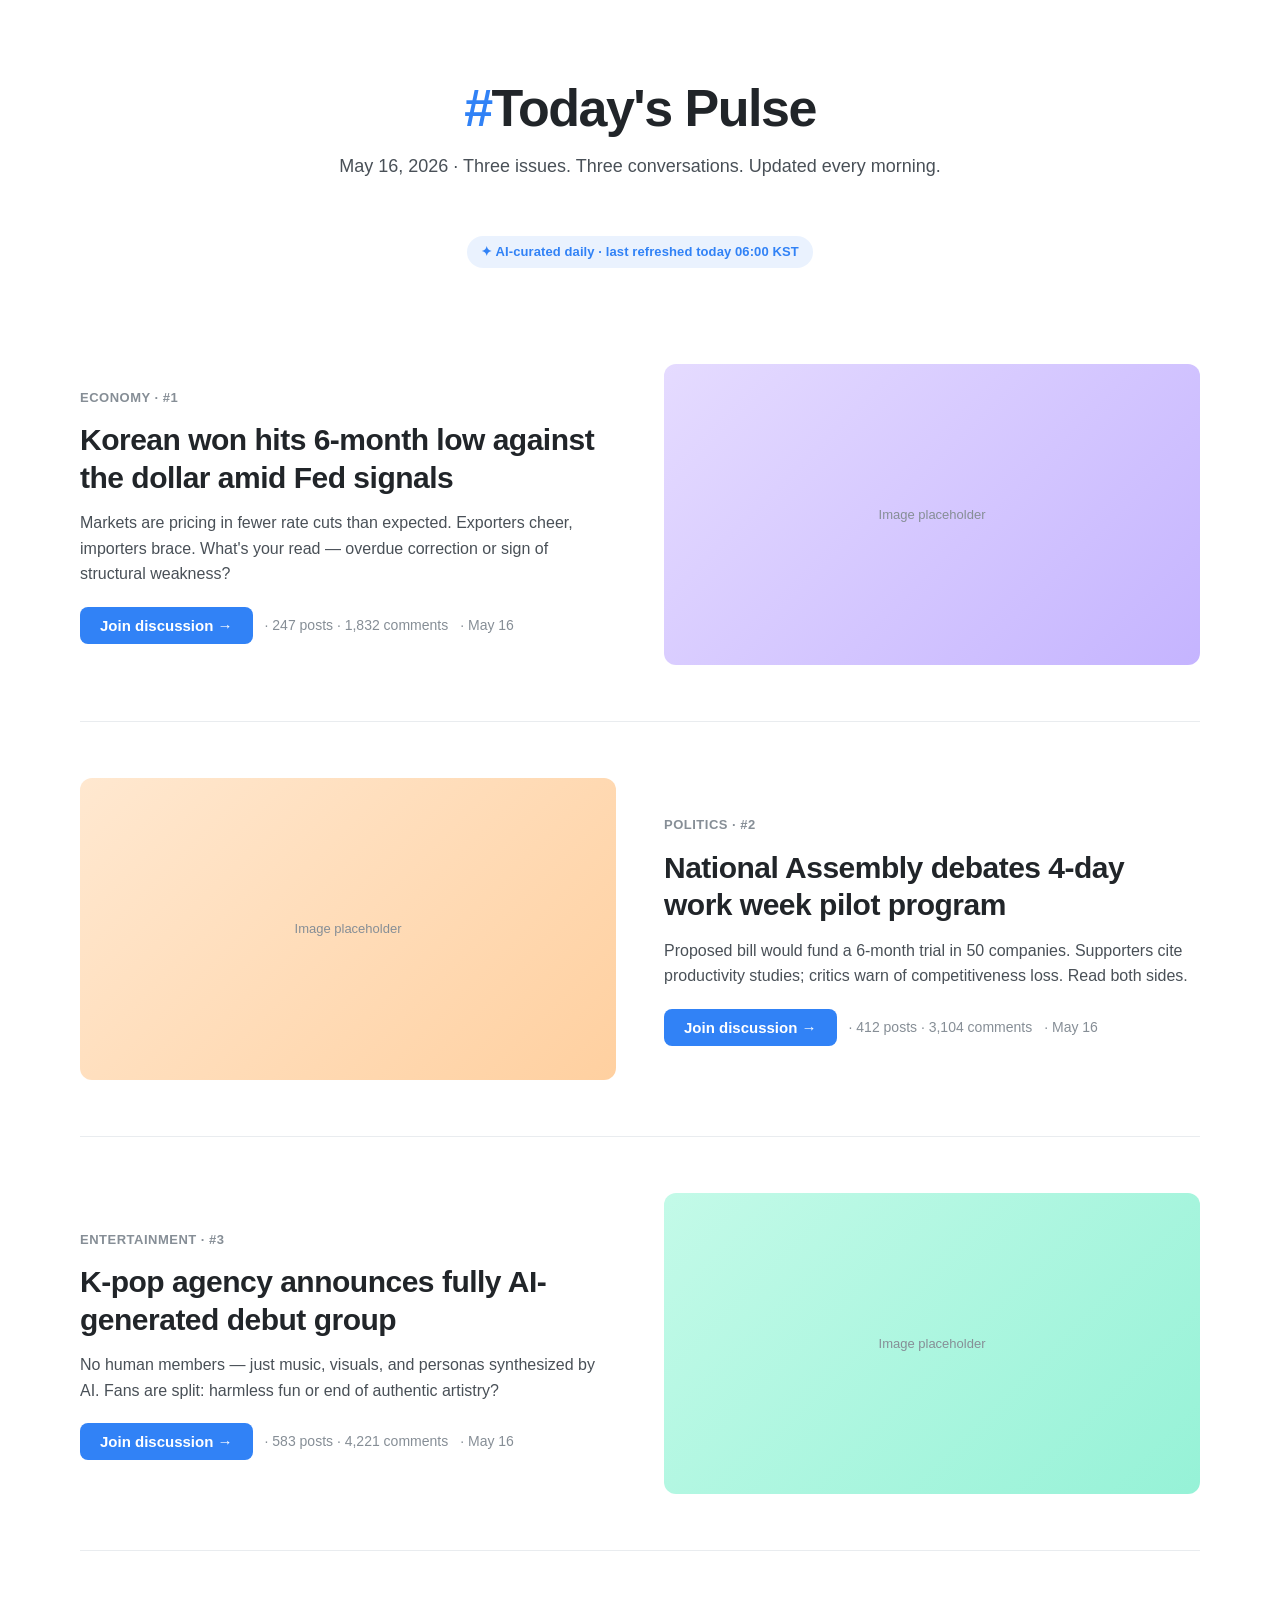
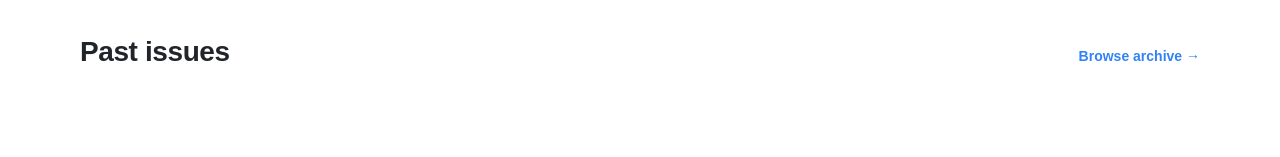
==== whatstoday-vanilla/index.html @ 67007102 "copy the code to repo copy the code to repo" ====
<!DOCTYPE html>
<html lang="en">
<head>
  <meta charset="UTF-8"/>
  <meta name="viewport" content="width=device-width, initial-scale=1.0"/>
  <title>What'sToday · Home</title>
  <link rel="stylesheet" href="css/style.css"/>
</head>
<body>

<!-- Nav -->
<div id="navContainer"></div>

<main class="site">
  <!-- Hero -->
  <section class="pageHero">
    <h1><span class="hash">#</span>Today's Pulse</h1>
    <p class="subhead">May 16, 2026 · Three issues. Three conversations. Updated every morning.</p>
  </section>

  <!-- AI badge -->
  <div class="container" style="display:flex;justify-content:center;margin-bottom:40px">
    <span class="tag ai" style="padding:6px 14px;font-size:13px">✦ AI-curated daily · last refreshed today 06:00 KST</span>
  </div>

  <!-- Articles -->
  <div class="container">

    <!-- Economy -->
    <article class="articleRow">
      <div class="a-content">
        <span class="meta-tag">Economy · #1</span>
        <h2 class="a-title" onclick="window.location='board.html'">
          Korean won hits 6-month low against the dollar amid Fed signals
        </h2>
        <p class="a-sub">
          Markets are pricing in fewer rate cuts than expected. Exporters cheer, importers brace. What's your read — overdue correction or sign of structural weakness?
        </p>
        <div class="a-foot">
          <button class="accentBtn" onclick="window.location='board.html'">Join discussion →</button>
          <span>· 247 posts · 1,832 comments</span>
          <span>· May 16</span>
        </div>
      </div>
      <div class="a-image">
        <div class="imgCard violet">Image placeholder</div>
      </div>
    </article>

    <!-- Politics -->
    <article class="articleRow reverse">
      <div class="a-content">
        <span class="meta-tag">Politics · #2</span>
        <h2 class="a-title" onclick="window.location='board-politics.html'">
          National Assembly debates 4-day work week pilot program
        </h2>
        <p class="a-sub">
          Proposed bill would fund a 6-month trial in 50 companies. Supporters cite productivity studies; critics warn of competitiveness loss. Read both sides.
        </p>
        <div class="a-foot">
          <button class="accentBtn" onclick="window.location='board-politics.html'">Join discussion →</button>
          <span>· 412 posts · 3,104 comments</span>
          <span>· May 16</span>
        </div>
      </div>
      <div class="a-image">
        <div class="imgCard peach">Image placeholder</div>
      </div>
    </article>

    <!-- Entertainment -->
    <article class="articleRow">
      <div class="a-content">
        <span class="meta-tag">Entertainment · #3</span>
        <h2 class="a-title" onclick="window.location='board-entertainment.html'">
          K-pop agency announces fully AI-generated debut group
        </h2>
        <p class="a-sub">
          No human members — just music, visuals, and personas synthesized by AI. Fans are split: harmless fun or end of authentic artistry?
        </p>
        <div class="a-foot">
          <button class="accentBtn" onclick="window.location='board-entertainment.html'">Join discussion →</button>
          <span>· 583 posts · 4,221 comments</span>
          <span>· May 16</span>
        </div>
      </div>
      <div class="a-image">
        <div class="imgCard mint">Image placeholder</div>
      </div>
    </article>
  </div>

  <!-- Past issues -->
  <div class="container" style="padding-top:80px;padding-bottom:60px">
    <div style="display:flex;align-items:baseline;justify-content:space-between;margin-bottom:24px">
      <h2 style="font-size:28px;font-weight:700;letter-spacing:-0.4px">Past issues</h2>
      <a href="archive.html" style="font-size:14px;font-weight:600;color:var(--accent)">Browse archive →</a>
    </div>
    <div style="display:grid;grid-template-columns:repeat(3,1fr);gap:16px" id="pastIssues">
      <!-- Rendered by JS -->
    </div>
  </div>
</main>

<!-- Footer -->
<div id="footerContainer"></div>

<script src="js/shared.js"></script>
<script>
  // Render nav + footer
  renderNav({ activePage: 'home', container: document.getElementById('navContainer') });
  renderFooter(document.getElementById('footerContainer'));

  // Past issues data
  const pastIssues = [
    { d: 'May 15', c: 'Economy',        t: 'AI hiring tools: fair or not?',         href: 'archive.html' },
    { d: 'May 14', c: 'Politics',       t: 'New housing relief bill',                href: 'archive.html' },
    { d: 'May 13', c: 'Entertainment',  t: 'Streaming platform consolidation',       href: 'archive.html' },
  ];

  document.getElementById('pastIssues').innerHTML = pastIssues.map(p => `
    <div style="padding:20px 22px;background:var(--surface);border-radius:12px;cursor:pointer"
         onclick="window.location='${p.href}'">
      <div style="font-size:13px;color:var(--text-light);margin-bottom:6px">${p.d} · ${p.c}</div>
      <div style="font-size:16px;font-weight:600;line-height:1.35;letter-spacing:-0.2px">${p.t}</div>
    </div>
  `).join('');
</script>
</body>
</html>
---- whatstoday-vanilla/css/style.css ----
/* =====================================================
   What'sToday · Global Styles
   Design tokens + layout + components
   ===================================================== */

/* ─── Design Tokens ─── */
:root {
  --bg:            #FFFFFF;
  --surface:       #F8F9FA;
  --surface-2:     #F1F3F5;
  --border:        #DEE2E6;
  --border-light:  #E9ECEF;
  --text:          #212529;
  --text-mid:      #495057;
  --text-light:    #868E96;
  --text-lighter:  #ADB5BD;
  --accent:        #3182F6;
  --accent-soft:   #3182F61A;
  --success:       #20C997;
  --danger:        #E03131;
  --warn:          #F76707;

  --radius-sm:   8px;
  --radius-md:   12px;
  --radius-lg:   18px;
  --nav-h:       64px;
}

body.dark {
  --bg:           #18191A;
  --surface:      #242526;
  --surface-2:    #3A3B3C;
  --border:       #3A3B3C;
  --border-light: #2D2E2F;
  --text:         #E4E6EB;
  --text-mid:     #B0B3B8;
  --text-light:   #8A8D91;
  --text-lighter: #606266;
}

/* ─── Reset ─── */
*, *::before, *::after { box-sizing: border-box; margin: 0; padding: 0; }
body {
  font-family: -apple-system, BlinkMacSystemFont, 'Segoe UI', Roboto, sans-serif;
  font-size: 16px;
  line-height: 1.5;
  color: var(--text);
  background: var(--bg);
  transition: background 0.2s, color 0.2s;
}
a { color: inherit; text-decoration: none; cursor: pointer; }
button { font-family: inherit; cursor: pointer; }

/* ─── Layout ─── */
.site { min-height: 100vh; display: flex; flex-direction: column; }

.container {
  max-width: 1200px;
  margin: 0 auto;
  padding: 0 40px;
  width: 100%;
}
.container.narrow { max-width: 760px; }
.container.wide   { max-width: 1400px; }

/* ─── Navigation ─── */
.siteNav {
  height: var(--nav-h);
  display: flex;
  align-items: center;
  gap: 8px;
  padding: 0 40px;
  border-bottom: 1px solid var(--border-light);
  background: var(--bg);
  position: sticky;
  top: 0;
  z-index: 100;
}

.siteLogo {
  font-size: 22px;
  font-weight: 800;
  letter-spacing: -0.5px;
  color: var(--text);
  margin-right: 16px;
}

.navMenu {
  display: flex;
  gap: 2px;
}

.navMenu a {
  padding: 8px 14px;
  border-radius: var(--radius-sm);
  font-size: 15px;
  font-weight: 500;
  color: var(--text-mid);
  transition: background 0.15s, color 0.15s;
}
.navMenu a:hover { background: var(--surface-2); color: var(--text); }
.navMenu a.active { background: var(--surface-2); color: var(--text); font-weight: 600; }

.navSpacer { flex: 1; }

.navRight {
  display: flex;
  align-items: center;
  gap: 8px;
}

/* ─── Buttons ─── */
.accentBtn {
  padding: 10px 20px;
  background: var(--accent);
  color: #fff;
  border: none;
  border-radius: var(--radius-sm);
  font-size: 15px;
  font-weight: 600;
  transition: opacity 0.15s;
}
.accentBtn:hover { opacity: 0.88; }
.accentBtn.lg { padding: 13px 24px; font-size: 16px; }

.outlineBtn {
  padding: 9px 18px;
  background: transparent;
  color: var(--text);
  border: 1px solid var(--border);
  border-radius: var(--radius-sm);
  font-size: 15px;
  font-weight: 500;
  transition: background 0.15s;
}
.outlineBtn:hover { background: var(--surface); }

.ghostBtn {
  padding: 9px 14px;
  background: transparent;
  color: var(--text-mid);
  border: none;
  border-radius: var(--radius-sm);
  font-size: 15px;
  transition: background 0.15s;
}
.ghostBtn:hover { background: var(--surface-2); }

.primaryBtn {
  padding: 9px 18px;
  background: var(--text);
  color: var(--bg);
  border: none;
  border-radius: var(--radius-sm);
  font-size: 15px;
  font-weight: 600;
}

.iconBtn {
  width: 40px;
  height: 40px;
  border: none;
  background: transparent;
  border-radius: var(--radius-sm);
  font-size: 18px;
  display: grid;
  place-items: center;
  transition: background 0.15s;
}
.iconBtn:hover { background: var(--surface-2); }

.voteBtn {
  padding: 6px 12px;
  border: 1px solid var(--border);
  background: var(--bg);
  border-radius: var(--radius-sm);
  font-size: 14px;
  font-weight: 600;
  color: var(--text-mid);
  transition: all 0.15s;
}
.voteBtn:hover { border-color: var(--accent); color: var(--accent); }
.voteBtn.active-up   { background: var(--accent); color: #fff; border-color: var(--accent); }
.voteBtn.active-down { background: var(--danger); color: #fff; border-color: var(--danger); }

/* ─── Cards ─── */
.card {
  background: var(--bg);
  border: 1px solid var(--border);
  border-radius: var(--radius-lg);
  padding: 24px;
}

.cardSoft {
  background: var(--surface);
  border-radius: var(--radius-lg);
}

/* ─── Tags ─── */
.tag {
  display: inline-block;
  padding: 3px 10px;
  border-radius: 999px;
  font-size: 12px;
  font-weight: 600;
  background: var(--surface-2);
  color: var(--text-mid);
  letter-spacing: 0.1px;
}
.tag.ai   { background: var(--accent-soft); color: var(--accent); }
.tag.warn { background: #FFF4E6; color: var(--warn); }

/* ─── Avatar ─── */
.avatar {
  width: 36px;
  height: 36px;
  border-radius: 50%;
  background: var(--accent);
  color: #fff;
  display: grid;
  place-items: center;
  font-size: 14px;
  font-weight: 700;
  flex-shrink: 0;
}
.avatar.sm { width: 28px; height: 28px; font-size: 11px; }
.avatar.lg { width: 48px; height: 48px; font-size: 18px; }

/* ─── Image placeholder cards ─── */
.imgCard {
  border-radius: var(--radius-md);
  display: grid;
  place-items: center;
  color: var(--text-light);
  font-size: 13px;
  min-height: 160px;
  aspect-ratio: 16/9;
}
.imgCard.violet { background: linear-gradient(135deg, #E5DBFF, #C5B4FF); }
.imgCard.peach  { background: linear-gradient(135deg, #FFE8D0, #FFD0A0); }
.imgCard.mint   { background: linear-gradient(135deg, #C3FAE8, #96F2D7); }

/* ─── Hero ─── */
.pageHero {
  padding: 80px 40px 56px;
  text-align: center;
}
.pageHero h1 {
  font-size: 52px;
  font-weight: 800;
  letter-spacing: -1.5px;
  line-height: 1.1;
  margin-bottom: 16px;
}
.pageHero .subhead {
  font-size: 18px;
  color: var(--text-mid);
}
.hash { color: var(--accent); }

/* ─── Article Rows (Home) ─── */
.articleRow {
  display: grid;
  grid-template-columns: 1fr 1fr;
  gap: 48px;
  align-items: center;
  padding: 56px 0;
  border-bottom: 1px solid var(--border-light);
}
.articleRow.reverse { direction: rtl; }
.articleRow.reverse > * { direction: ltr; }

.meta-tag {
  display: inline-block;
  font-size: 13px;
  font-weight: 700;
  color: var(--text-light);
  letter-spacing: 0.5px;
  text-transform: uppercase;
  margin-bottom: 14px;
}

.a-title {
  font-size: 30px;
  font-weight: 700;
  letter-spacing: -0.5px;
  line-height: 1.25;
  margin-bottom: 14px;
}
.a-title:hover { color: var(--accent); }

.a-sub {
  font-size: 16px;
  color: var(--text-mid);
  line-height: 1.6;
  margin-bottom: 20px;
}

.a-foot {
  display: flex;
  align-items: center;
  gap: 12px;
  font-size: 14px;
  color: var(--text-light);
  flex-wrap: wrap;
}

/* ─── Label ─── */
.label {
  font-size: 11px;
  font-weight: 700;
  letter-spacing: 0.8px;
  text-transform: uppercase;
  color: var(--text-light);
}

/* ─── Footer ─── */
.siteFooter {
  border-top: 1px solid var(--border-light);
  background: var(--surface);
  padding: 28px 40px;
  margin-top: auto;
}
.footInner {
  max-width: 1200px;
  margin: 0 auto;
  display: flex;
  justify-content: space-between;
  align-items: center;
  font-size: 13px;
  color: var(--text-light);
}
.footLinks { display: flex; gap: 20px; }
.footLinks a:hover { color: var(--text); }

/* ─── Sort toggle ─── */
.sortToggle {
  display: inline-flex;
  background: var(--surface-2);
  border-radius: 10px;
  padding: 4px;
  gap: 2px;
}
.sortToggle button {
  padding: 8px 16px;
  background: transparent;
  border: none;
  border-radius: 8px;
  font-size: 14px;
  font-weight: 500;
  color: var(--text-mid);
}
.sortToggle button.active {
  background: var(--bg);
  color: var(--text);
  font-weight: 600;
  box-shadow: 0 1px 3px rgba(0,0,0,0.05);
}

/* ─── Post Row ─── */
.postRow {
  display: grid;
  grid-template-columns: 52px 1fr auto;
  gap: 18px;
  padding: 20px 4px;
  border-bottom: 1px solid var(--border-light);
  transition: background 0.1s;
}
.postRow:hover { background: var(--surface); }
.postRow.pinned {
  background: linear-gradient(90deg, #FFF9DB 0%, transparent 100%);
  border-radius: 10px;
  padding: 20px 16px;
  margin: 0 -12px;
}

.voteCol {
  display: flex;
  flex-direction: column;
  align-items: center;
  gap: 4px;
}
.voteScore {
  font-size: 14px;
  font-weight: 700;
  color: var(--text);
}

.postMeta {
  display: flex;
  gap: 8px;
  align-items: center;
  margin-bottom: 6px;
  font-size: 13px;
  color: var(--text-light);
}
.postTitle {
  font-size: 17px;
  font-weight: 600;
  line-height: 1.35;
  letter-spacing: -0.2px;
  margin-bottom: 6px;
  color: var(--text);
}
.postTitle:hover { color: var(--accent); }
.postSnippet {
  font-size: 14px;
  color: var(--text-mid);
  line-height: 1.45;
  max-width: 640px;
  margin-bottom: 10px;
}
.postStats {
  display: flex;
  gap: 14px;
  font-size: 13px;
  color: var(--text-light);
}

/* ─── Admin layout ─── */
.adminLayout {
  display: grid;
  grid-template-columns: 240px 1fr;
  min-height: calc(100vh - var(--nav-h));
}

.adminSidebar {
  border-right: 1px solid var(--border-light);
  background: var(--surface);
  padding: 24px 16px;
  display: flex;
  flex-direction: column;
  gap: 6px;
  position: sticky;
  top: var(--nav-h);
  height: calc(100vh - var(--nav-h));
  overflow-y: auto;
}

.adminNavBtn {
  display: flex;
  align-items: center;
  gap: 8px;
  padding: 10px 12px;
  background: transparent;
  border: 1px solid transparent;
  border-radius: 8px;
  font-size: 14px;
  font-weight: 500;
  color: var(--text-mid);
  text-align: left;
  width: 100%;
  transition: all 0.15s;
}
.adminNavBtn:hover { background: var(--bg); color: var(--text); }
.adminNavBtn.active {
  background: var(--bg);
  border-color: var(--border);
  color: var(--text);
  font-weight: 600;
  box-shadow: 0 1px 2px rgba(0,0,0,0.03);
}

/* ─── Toast ─── */
.toast {
  position: fixed;
  bottom: 32px;
  left: 50%;
  transform: translateX(-50%) translateY(20px);
  background: var(--text);
  color: var(--bg);
  padding: 12px 20px;
  border-radius: 999px;
  font-size: 14px;
  font-weight: 500;
  opacity: 0;
  transition: opacity 0.3s, transform 0.3s;
  z-index: 9999;
  white-space: nowrap;
}
.toast.show { opacity: 1; transform: translateX(-50%) translateY(0); }

/* ─── Auth page ─── */
.authGrid {
  display: grid;
  grid-template-columns: 1fr 1fr;
  gap: 48px;
  max-width: 800px;
  margin: 0 auto;
  align-items: start;
}

.authCard {
  background: var(--bg);
  padding: 40px 36px;
  border-radius: var(--radius-lg);
  border: 1px solid var(--border);
}

.authTabs {
  display: flex;
  gap: 24px;
  border-bottom: 1px solid var(--border-light);
  margin-bottom: 28px;
}
.authTab {
  padding: 12px 0;
  font-size: 16px;
  background: none;
  border: none;
  border-bottom: 2px solid transparent;
  color: var(--text-light);
  cursor: pointer;
  font-weight: 500;
  margin-bottom: -1px;
}
.authTab.active {
  border-bottom-color: var(--text);
  color: var(--text);
  font-weight: 700;
}

.formGroup { display: flex; flex-direction: column; gap: 14px; }
.formField { display: flex; flex-direction: column; gap: 6px; }
.formField label { font-size: 13px; font-weight: 500; color: var(--text-mid); }
.formField input {
  border: 1px solid var(--border);
  border-radius: 10px;
  padding: 12px 14px;
  font-size: 15px;
  font-family: inherit;
  background: var(--bg);
  color: var(--text);
  outline: none;
  transition: border-color 0.15s;
}
.formField input:focus { border-color: var(--accent); }
.formField input.valid  { border-color: var(--success); }
.formField input.error  { border-color: var(--danger); }

.passwordWrap { position: relative; }
.passwordWrap input { width: 100%; padding-right: 44px; }
.eyeBtn {
  position: absolute;
  right: 12px;
  top: 50%;
  transform: translateY(-50%);
  background: none;
  border: none;
  font-size: 18px;
  color: var(--text-light);
  cursor: pointer;
}

.strengthBar {
  display: flex;
  gap: 4px;
  margin-top: 8px;
}
.strengthBar span {
  flex: 1;
  height: 4px;
  border-radius: 2px;
  background: var(--surface-2);
  transition: background 0.3s;
}
.strengthBar span.filled { background: var(--success); }

.errorMsg {
  padding: 10px 14px;
  background: #FFE9E9;
  border: 1px solid #FFA8A8;
  border-radius: 8px;
  font-size: 13px;
  color: var(--danger);
  display: none;
}
.errorMsg.show { display: block; }

/* ─── Write page ─── */
.writeGrid {
  display: grid;
  grid-template-columns: 1fr 1fr;
  gap: 48px;
  padding: 40px;
}
.titleInput {
  border: 1px solid var(--border);
  border-radius: var(--radius-md);
  padding: 14px 18px;
  font-size: 22px;
  font-weight: 700;
  letter-spacing: -0.3px;
  line-height: 1.3;
  font-family: inherit;
  background: var(--bg);
  color: var(--text);
  width: 100%;
  resize: none;
  outline: none;
}
.bodyTextarea {
  border: 1px solid var(--border);
  border-radius: var(--radius-md);
  padding: 18px 20px;
  font-size: 16px;
  line-height: 1.7;
  font-family: inherit;
  background: var(--bg);
  color: var(--text);
  width: 100%;
  resize: vertical;
  min-height: 380px;
  outline: none;
}
.toolbar {
  display: flex;
  gap: 4px;
  padding: 8px;
  background: var(--surface);
  border-radius: 10px;
  border: 1px solid var(--border-light);
  margin-bottom: 8px;
}
.toolbarBtn {
  width: 36px;
  height: 32px;
  border: none;
  background: transparent;
  border-radius: 6px;
  font-family: inherit;
  font-size: 14px;
  cursor: pointer;
  color: var(--text-mid);
  transition: background 0.15s;
}
.toolbarBtn:hover { background: var(--surface-2); }

/* ─── Comment ─── */
.commentItem {
  display: flex;
  gap: 12px;
  padding: 18px 0;
  border-top: 1px solid var(--border-light);
}
.commentActions {
  display: flex;
  gap: 16px;
  font-size: 13px;
  color: var(--text-light);
  align-items: center;
  margin-top: 8px;
}
.commentActions button {
  background: none;
  border: none;
  font-size: 13px;
  color: var(--text-light);
  cursor: pointer;
  font-family: inherit;
}
.commentActions button:hover { color: var(--text); }
.commentActions button.danger:hover { color: var(--danger); }

/* ─── Cron banner ─── */
.cronBanner {
  padding: 16px 20px;
  background: #E6FCF5;
  border: 1px solid #99E9D2;
  border-radius: var(--radius-md);
  display: flex;
  align-items: center;
  gap: 14px;
  margin-bottom: 24px;
}
.cronDot {
  width: 36px;
  height: 36px;
  background: var(--success);
  border-radius: 50%;
  display: grid;
  place-items: center;
  color: white;
  font-size: 16px;
  flex-shrink: 0;
}

/* ─── Stat cards ─── */
.statGrid {
  display: grid;
  grid-template-columns: repeat(4, 1fr);
  gap: 12px;
  margin-bottom: 32px;
}

/* ─── Archive ─── */
.archiveRow {
  display: grid;
  grid-template-columns: 80px 1fr 240px;
  gap: 32px;
  padding: 28px 4px;
  border-bottom: 1px solid var(--border-light);
  cursor: pointer;
  align-items: center;
  transition: background 0.1s;
}
.archiveRow:hover { background: var(--surface); }

/* ─── Responsive ─── */
@media (max-width: 768px) {
  .container, .container.narrow, .container.wide { padding: 0 20px; }
  .siteNav { padding: 0 20px; }
  .navMenu { display: none; }

  .pageHero { padding: 48px 20px 32px; }
  .pageHero h1 { font-size: 36px; }

  .articleRow { grid-template-columns: 1fr; gap: 24px; padding: 40px 0; }
  .articleRow.reverse { direction: ltr; }
  .a-image { order: -1; }
  .a-title { font-size: 22px; }

  .authGrid { grid-template-columns: 1fr; }

  .writeGrid { grid-template-columns: 1fr; padding: 20px; }

  .adminLayout { grid-template-columns: 1fr; }
  .adminSidebar { display: none; }

  .statGrid { grid-template-columns: repeat(2, 1fr); }

  .archiveRow { grid-template-columns: 60px 1fr; }
  .archiveRow .archiveImg { display: none; }

  .siteFooter { padding: 20px; }
  .footInner { flex-direction: column; gap: 12px; text-align: center; }
  .footLinks { flex-wrap: wrap; justify-content: center; }

  /* Mobile nav hamburger area */
  .mobileMenuBtn { display: flex !important; }
  .mobileNav { display: none; }
  .mobileNav.open { display: flex; }
}

/* ─── Hamburger menu (mobile) ─── */
.mobileMenuBtn {
  display: none;
  background: none;
  border: none;
  font-size: 22px;
  cursor: pointer;
  margin-left: 8px;
}

.mobileNav {
  position: fixed;
  top: var(--nav-h);
  left: 0;
  right: 0;
  background: var(--bg);
  border-bottom: 1px solid var(--border);
  z-index: 99;
  flex-direction: column;
  padding: 12px 20px;
  gap: 4px;
}
.mobileNav a {
  padding: 12px 8px;
  font-size: 16px;
  font-weight: 500;
  border-bottom: 1px solid var(--border-light);
  color: var(--text-mid);
}
.mobileNav a.active { color: var(--text); font-weight: 600; }

/* ─── Pagination ─── */
.pagination {
  display: flex;
  justify-content: center;
  gap: 6px;
  margin-top: 48px;
  align-items: center;
}
.pageBtn {
  width: 36px;
  height: 36px;
  border-radius: 8px;
  border: 1px solid var(--border);
  background: transparent;
  color: var(--text-mid);
  font-family: inherit;
  font-size: 14px;
  font-weight: 600;
  cursor: pointer;
}
.pageBtn.active { background: var(--text); color: var(--bg); border-color: var(--text); }
.pageBtn:hover:not(.active) { background: var(--surface); }
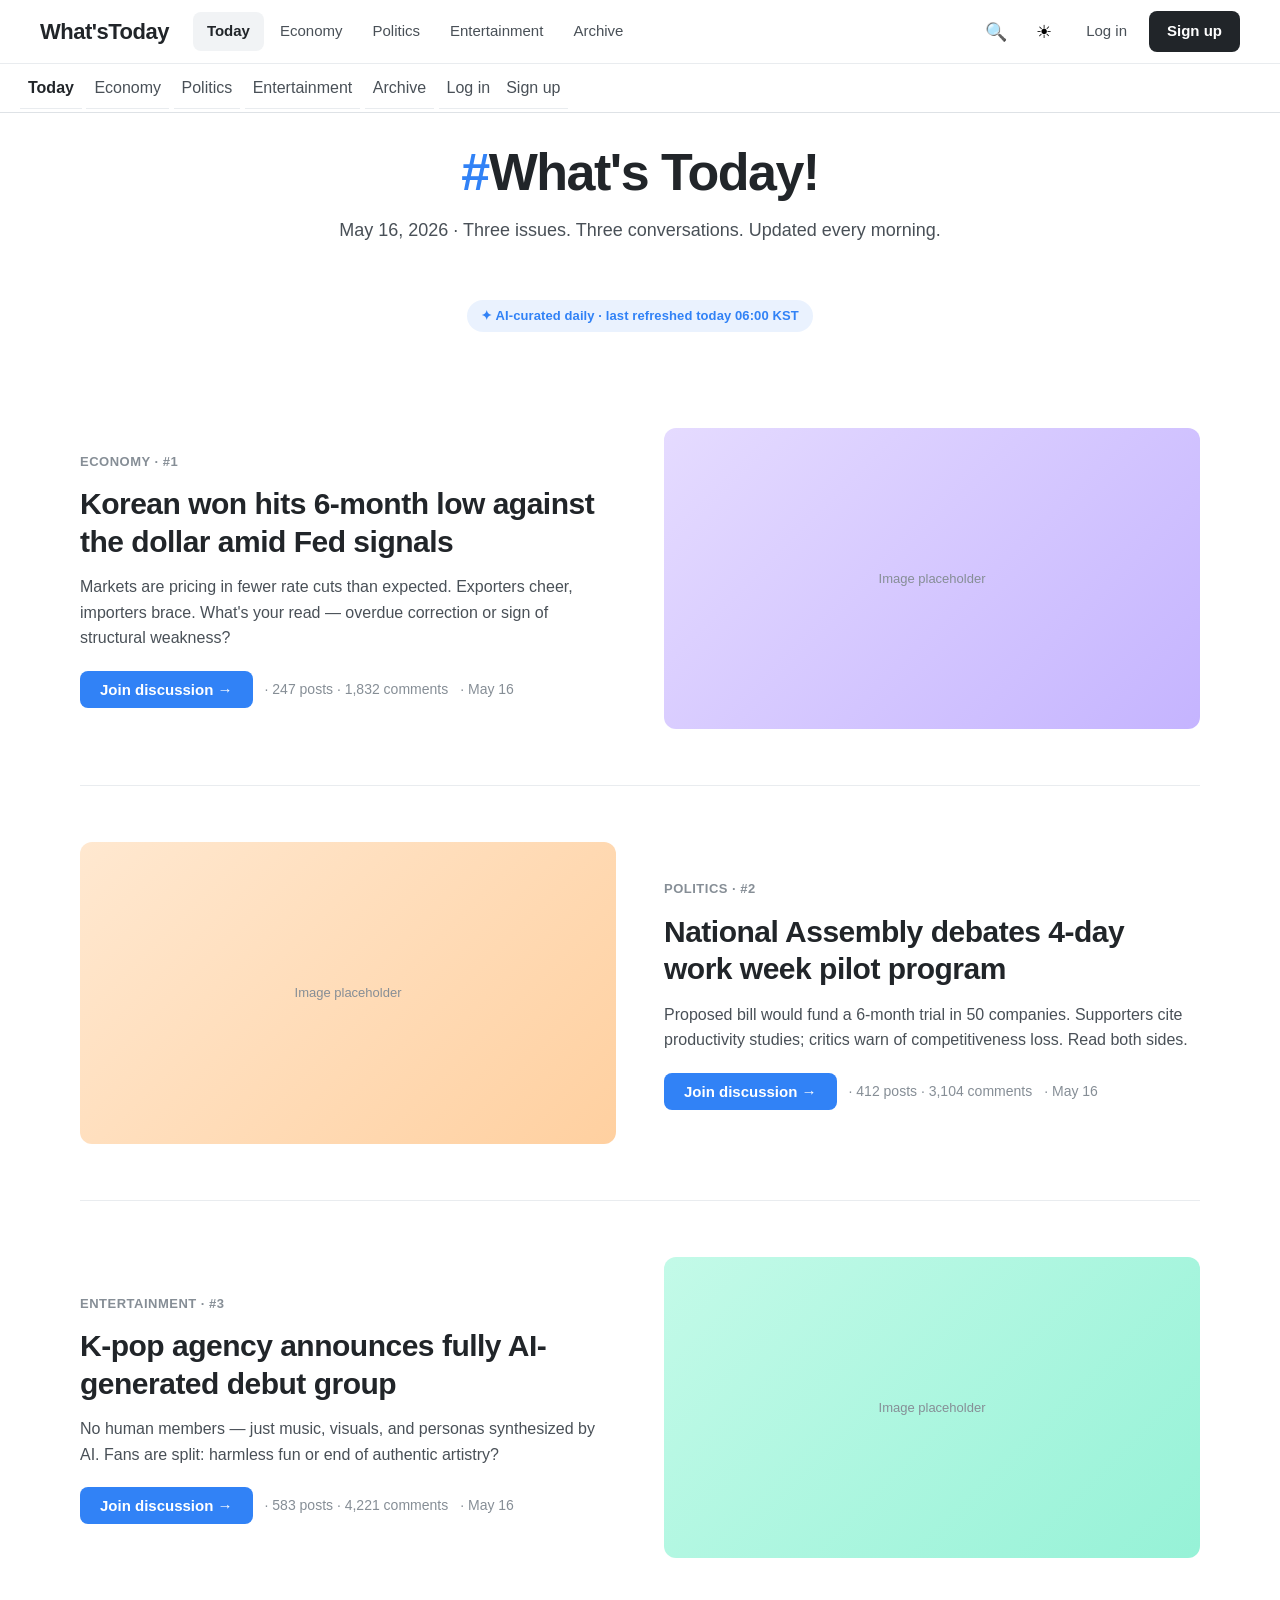
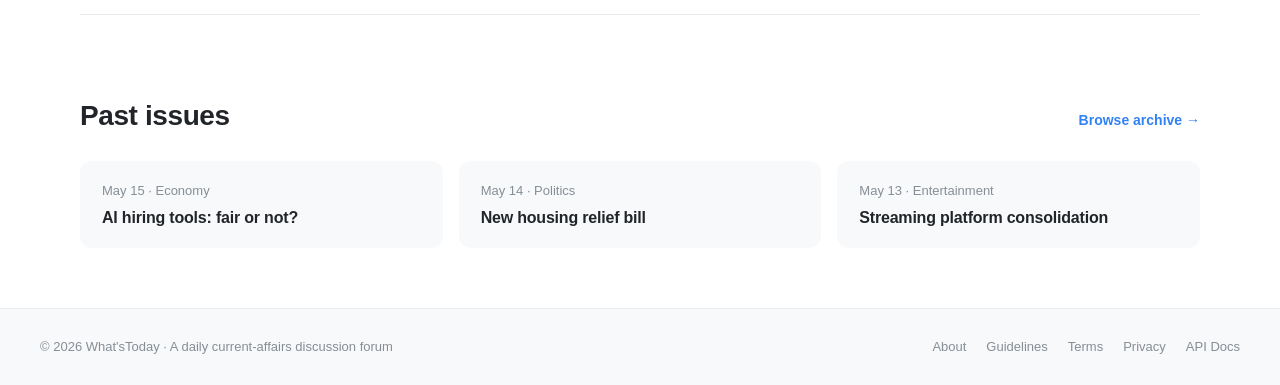
==== commit f23d031c: "delete notion zip file and some error" ====
--- a/whatstoday-vanilla/index.html
+++ b/whatstoday-vanilla/index.html
@@ -14,7 +14,7 @@
 <main class="site">
   <!-- Hero -->
   <section class="pageHero">
-    <h1><span class="hash">#</span>Today's Pulse</h1>
+    <h1><span class="hash">#</span>What's Today!</h1>
     <p class="subhead">May 16, 2026 · Three issues. Three conversations. Updated every morning.</p>
   </section>
 
